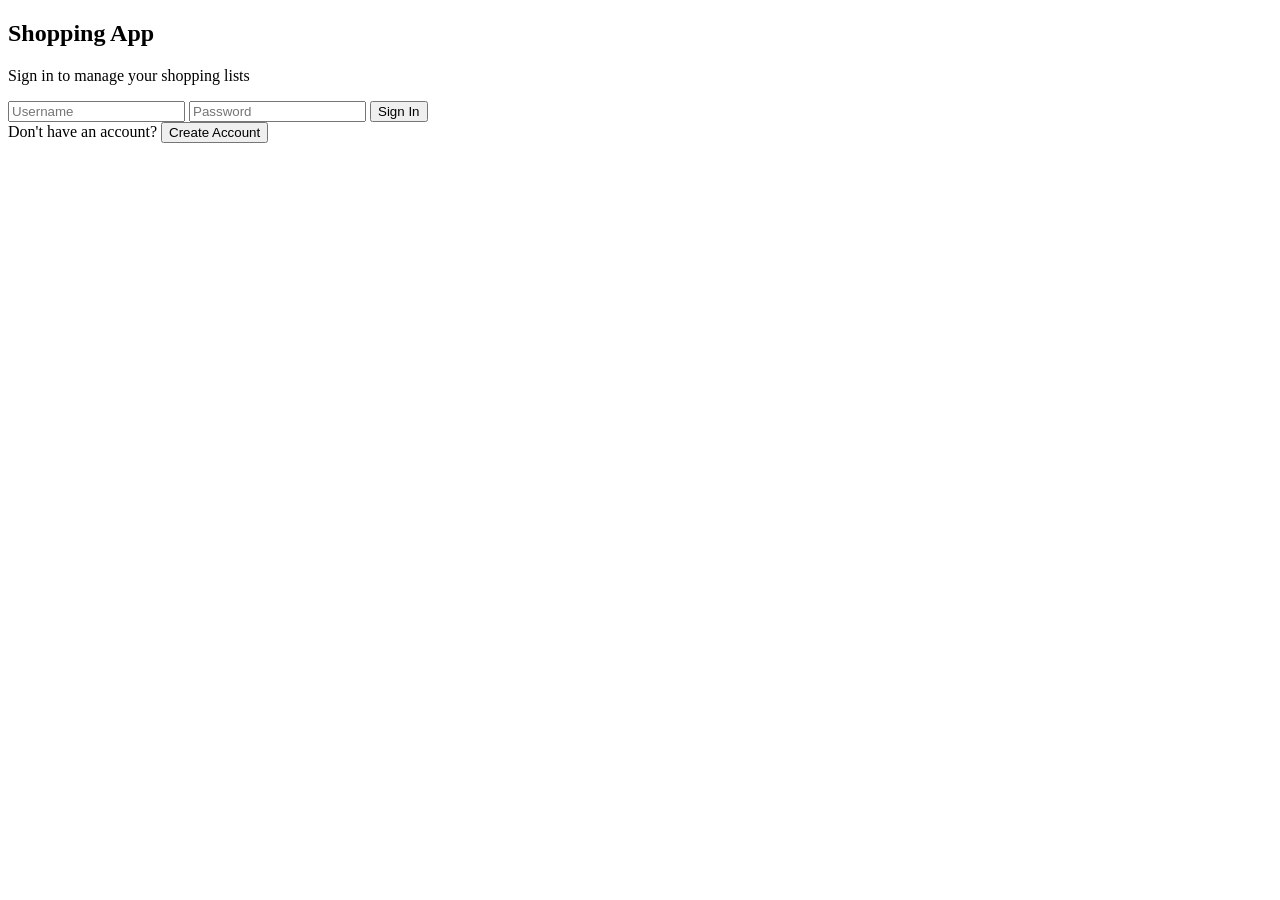
==== client/login.html @ 7f4465cd "Add: backend routing and refactor SQLModel relationships, logging and signing in, login page" ====
<!DOCTYPE html>
<html lang="en">
<head>
    <meta charset="UTF-8">
    <title>Register/Login</title>
    <meta name="theme-color" content="#28a745">
    <link rel="icon" type="image/x-icon" href="public/assets/favicon.ico">
    <meta name="viewport" content="width=device-width, initial-scale=1.0">
    <link rel="stylesheet" href="./src/css/auth.css">
</head>
<body>

    <div id="login-box" class="auth-card">
        <h2>Shopping App</h2>
        <p class="auth-subtitle">Sign in to manage your shopping lists</p>
        <form id="login-form">
            <input type="text" id="login-username" placeholder="Username" required autocomplete="username">
            <input type="password" id="login-password" placeholder="Password" required autocomplete="current-password">
            <button type="submit" class="btn-submit">Sign In</button>
        </form>
        <div class="auth-footer">
            <span>Don't have an account?</span>
            <button id="switch-to-register" class="btn-link">Create Account</button>
        </div>
    </div>

    <div id="register-box" class="auth-card hidden">
        <h2>Create Account</h2>
        <p class="auth-subtitle">Join the shopping app</p>
        <form id="register-form">
            <input type="text" id="reg-username" placeholder="Username" required autocomplete="username">
            <input type="email" id="reg-email" placeholder="Email address (optional)">
            <input type="password" id="reg-password" placeholder="Password" required autocomplete="new-password">
            <button type="submit" class="btn-submit">Create Account</button>
        </form>
        <div class="auth-footer">
            <span>Already have an account?</span>
            <button id="switch-to-login" class="btn-link">Sign In</button>
        </div>
    </div>

    <script type="module" src="./src/modules/auth/auth.view.js"></script>
</body>
</html>
---- client/src/css/auth.css ----
.hidden {
    display: none !important;
}
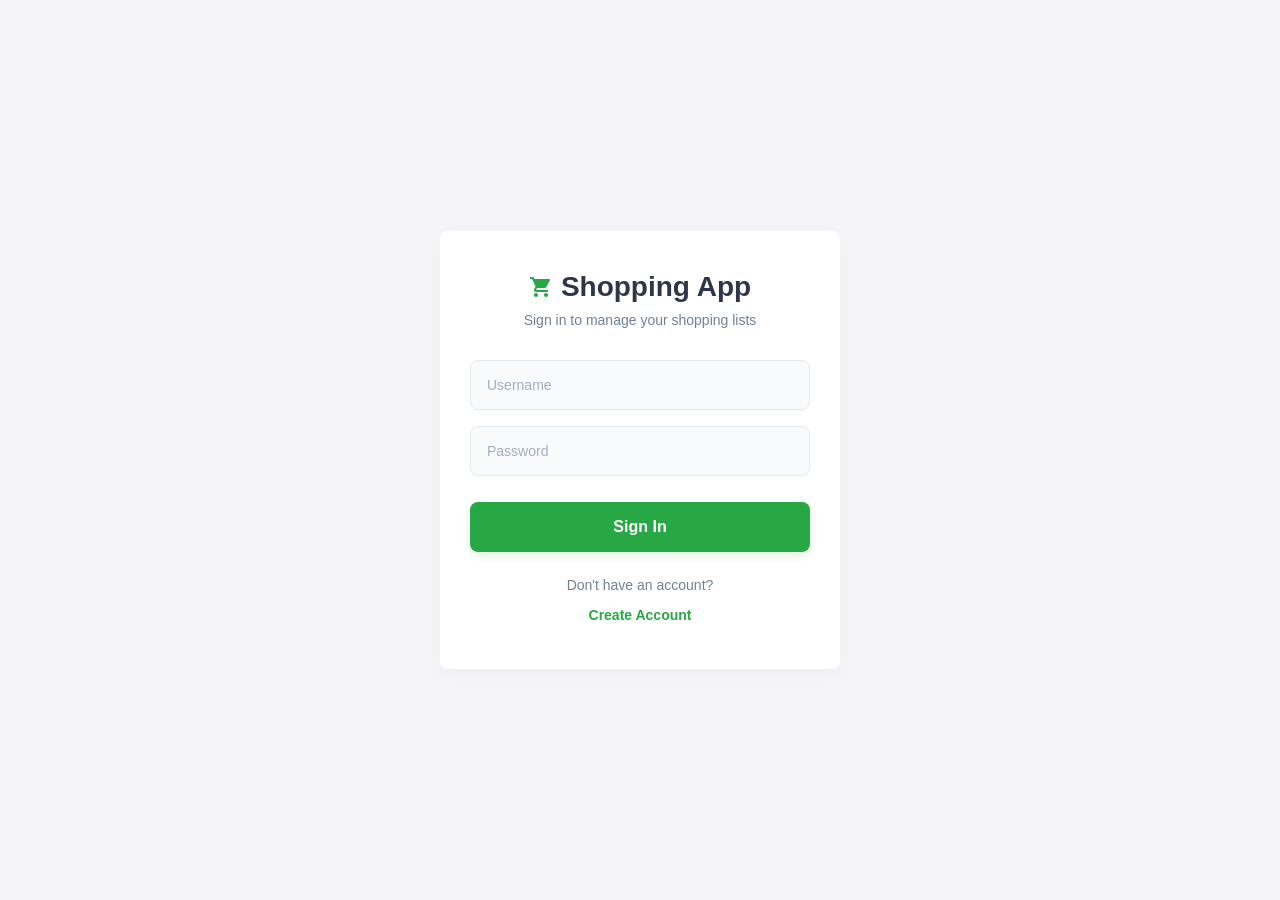
==== commit 7b6d1ca4: "Refactor: edit Toast notifications handling in api and login page" ====
--- a/client/login.html
+++ b/client/login.html
@@ -7,8 +7,11 @@
     <link rel="icon" type="image/x-icon" href="public/assets/favicon.ico">
     <meta name="viewport" content="width=device-width, initial-scale=1.0">
     <link rel="stylesheet" href="./src/css/auth.css">
+    <link rel="stylesheet" href="./src/css/style.css">
 </head>
 <body>
+
+    <div id="toastContainer" class="toast-container"></div>
 
     <div id="login-box" class="auth-card">
         <h2>Shopping App</h2>
--- a/client/src/css/auth.css
+++ b/client/src/css/auth.css
@@ -1,3 +1,197 @@
-.hidden {
+:root {
+    --primary-color: #28a745;
+    --primary-hover: #218838;
+    --primary-muted: rgba(40, 167, 69, 0.1);
+    --bg-color: #ffffff;
+    --card-bg: #ffffff;
+    --text-main: #2d3748;
+    --text-muted: #718096;
+    --border-color: #e2e8f0;
+    --border-focus: #28a745;
+    --radius: 8px;
+    --transition: all 0.3s ease;
+    --shadow: 0 4px 15px rgba(0, 0, 0, 0.03);
+}
+
+* {
+    box-sizing: border-box;
+    margin: 0;
+    padding: 0;
+    -webkit-tap-highlight-color: transparent;
+}
+
+body {
+    font-family: 'Segoe UI', Roboto, Helvetica, Arial, sans-serif;
+    background-color: var(--bg-color);
+    color: var(--text-main);
+    min-height: 100vh;
+    display: flex;
+    flex-direction: column;
+    justify-content: flex-start;
+    align-items: center;
+    padding: 0;
+    overflow-x: hidden;
+}
+
+.auth-card {
+    width: 100%;
+    max-width: 100%;
+    min-height: 100vh;
+    padding: 30px 20px;
+    background-color: var(--card-bg);
+    border-radius: 0;
+    box-shadow: none;
+    text-align: center;
+    display: flex;
+    flex-direction: column;
+    justify-content: center;
+    animation: fadeInSlide 0.4s ease-out;
+}
+
+.auth-card.hidden {
     display: none !important;
+}
+
+.auth-card h2 {
+    font-size: 26px;
+    font-weight: 700;
+    margin-bottom: 8px;
+    color: var(--text-main);
+    display: flex;
+    align-items: center;
+    justify-content: center;
+}
+
+.auth-card h2::before {
+    content: '';
+    display: inline-block;
+    width: 24px;
+    height: 24px;
+    margin-right: 8px;
+    background-color: var(--primary-color);
+    mask: url("data:image/svg+xml,%3Csvg xmlns='http://www.w3.org/2000/svg' viewBox='0 0 24 24'%3E%3Cpath d='M7 18c-1.1 0-1.99.9-1.99 2S5.9 22 7 22s2-.9 2-2-.9-2-2-2zM1 2v2h2l3.6 7.59-1.35 2.45c-.16.28-.25.61-.25.96 0 1.1.9 2 2 2h12v-2H7.42c-.14 0-.25-.11-.25-.25l.03-.12.9-1.63h7.45c.75 0 1.41-.41 1.75-1.03l3.58-6.49c.08-.14.12-.31.12-.48 0-.55-.45-1-1-1H5.21l-.94-2H1zm16 16c-1.1 0-1.99.9-1.99 2s.89 2 1.99 2 2-.9 2-2-.9-2-2-2z'/%3E%3C/svg%3E") no-repeat center;
+    -webkit-mask: url("data:image/svg+xml,%3Csvg xmlns='http://www.w3.org/2000/svg' viewBox='0 0 24 24'%3E%3Cpath d='M7 18c-1.1 0-1.99.9-1.99 2S5.9 22 7 22s2-.9 2-2-.9-2-2-2zM1 2v2h2l3.6 7.59-1.35 2.45c-.16.28-.25.61-.25.96 0 1.1.9 2 2 2h12v-2H7.42c-.14 0-.25-.11-.25-.25l.03-.12.9-1.63h7.45c.75 0 1.41-.41 1.75-1.03l3.58-6.49c.08-.14.12-.31.12-.48 0-.55-.45-1-1-1H5.21l-.94-2H1zm16 16c-1.1 0-1.99.9-1.99 2s.89 2 1.99 2 2-.9 2-2-.9-2-2-2z'/%3E%3C/svg%3E") no-repeat center;
+}
+
+.auth-subtitle {
+    font-size: 14px;
+    color: var(--text-muted);
+    margin-bottom: 30px;
+    line-height: 1.4;
+}
+
+form {
+    display: flex;
+    flex-direction: column;
+    gap: 16px;
+    width: 100%;
+}
+
+input {
+    width: 100%;
+    padding: 16px;
+    font-size: 16px;
+    border: 1.5px solid var(--border-color);
+    border-radius: var(--radius);
+    background-color: #f8fafc;
+    color: var(--text-main);
+    outline: none;
+    transition: var(--transition);
+}
+
+input::placeholder {
+    color: #a0aec0;
+}
+
+input:focus {
+    border-color: var(--border-focus);
+    background-color: #fff;
+    box-shadow: 0 0 0 3px var(--primary-muted);
+}
+
+.btn-submit {
+    margin-top: 10px;
+    background-color: var(--primary-color);
+    color: white;
+    border: none;
+    width: 100%;
+    padding: 16px;
+    font-size: 16px;
+    font-weight: 600;
+    border-radius: var(--radius);
+    cursor: pointer;
+    transition: var(--transition);
+    box-shadow: 0 3px 10px rgba(40, 167, 69, 0.15);
+}
+
+.btn-submit:hover {
+    background-color: var(--primary-hover);
+}
+
+.btn-submit:active {
+    transform: translateY(1px);
+    box-shadow: 0 1px 4px rgba(40, 167, 69, 0.1);
+}
+
+.auth-footer {
+    margin-top: 25px;
+    font-size: 14px;
+    color: var(--text-muted);
+    display: flex;
+    flex-direction: column;
+    gap: 8px;
+    align-items: center;
+}
+
+.btn-link {
+    background: none;
+    border: none;
+    color: var(--primary-color);
+    font-size: 14px;
+    font-weight: 600;
+    cursor: pointer;
+    padding: 6px 12px;
+    border-radius: 20px;
+    transition: var(--transition);
+}
+
+.btn-link:hover {
+    color: var(--primary-hover);
+    background-color: var(--primary-muted);
+}
+
+@keyframes fadeInSlide {
+    from {
+        opacity: 0;
+        transform: translateY(20px);
+    }
+    to {
+        opacity: 1;
+        transform: translateY(0);
+    }
+}
+
+@media (min-width: 600px) {
+    :root {
+        --bg-color: #f4f7f6;
+        --radius: 12px;
+        --shadow: 0 10px 25px rgba(0, 0, 0, 0.05);
+    }
+
+    body {
+        justify-content: center;
+        padding: 40px 20px;
+    }
+
+    .auth-card {
+        max-width: 400px;
+        min-height: auto;
+        padding: 40px 30px;
+        border-radius: var(--radius);
+        box-shadow: var(--shadow);
+    }
+
+    .auth-card h2 {
+        font-size: 28px;
+    }
 }
--- a/client/src/css/style.css
+++ b/client/src/css/style.css
@@ -0,0 +1,3 @@
+@import './global.css';
+@import './layout.css';
+@import './shopping.css';
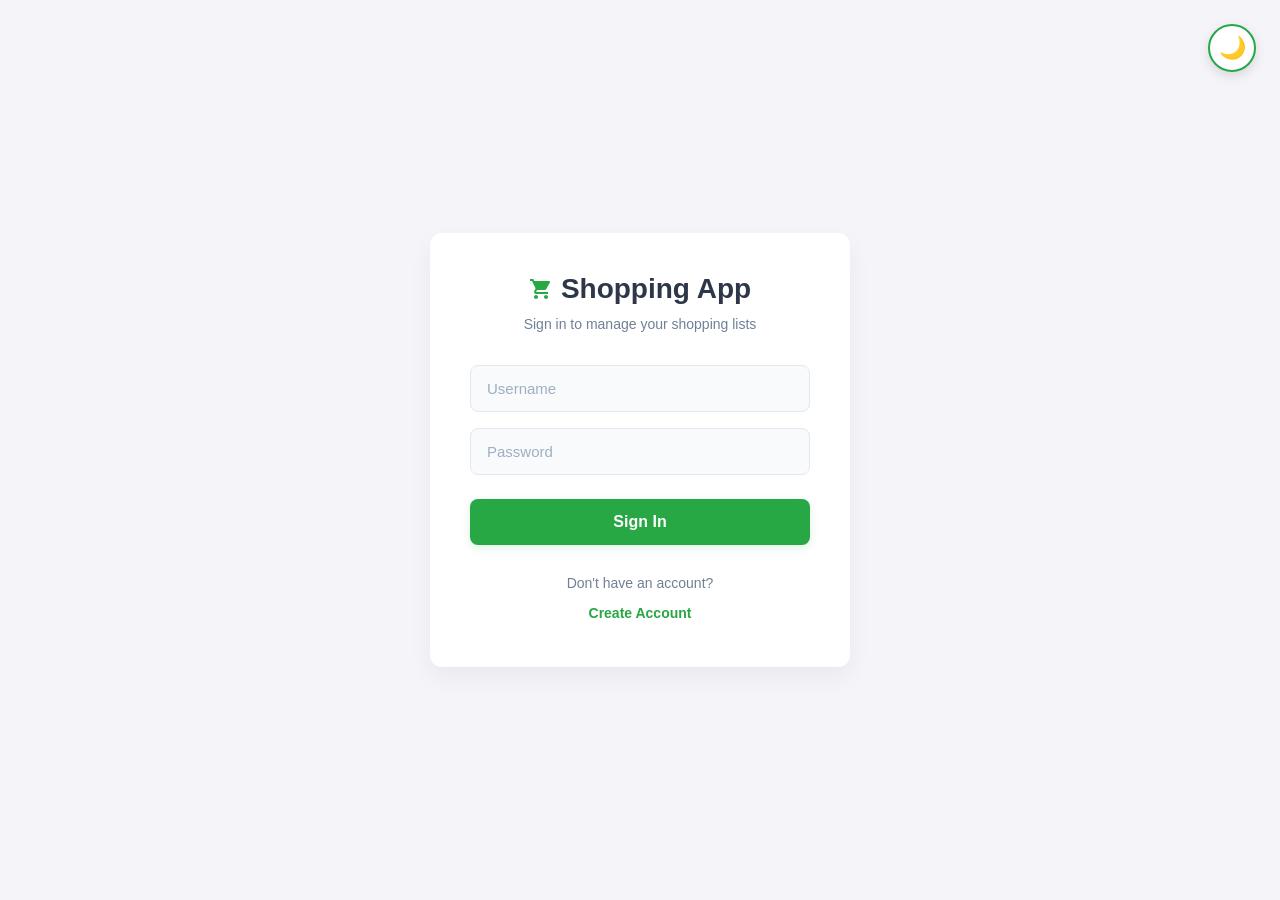
==== commit 154faffc: "Add: switching between light and dark mode" ====
--- a/client/login.html
+++ b/client/login.html
@@ -3,13 +3,17 @@
 <head>
     <meta charset="UTF-8">
     <title>Register/Login</title>
-    <meta name="theme-color" content="#28a745">
+    <meta name="theme-color" content="#28a745" id="meta-theme-color">
+
     <link rel="icon" type="image/x-icon" href="public/assets/favicon.ico">
     <meta name="viewport" content="width=device-width, initial-scale=1.0">
+    
+    <link rel="stylesheet" href="./src/css/style.css">
     <link rel="stylesheet" href="./src/css/auth.css">
-    <link rel="stylesheet" href="./src/css/style.css">
 </head>
 <body>
+
+    <button id="theme-toggle" class="theme-toggle-btn" aria-label="Toggle dark mode">🌙</button>
 
     <div id="toastContainer" class="toast-container"></div>
 
@@ -43,5 +47,9 @@
     </div>
 
     <script type="module" src="./src/modules/auth/auth.view.js"></script>
+    <script type="module">
+        import { initThemeToggle } from './src/shared/motive.js';
+        initThemeToggle();
+    </script>
 </body>
 </html>
--- a/client/src/css/auth.css
+++ b/client/src/css/auth.css
@@ -1,44 +1,21 @@
-:root {
-    --primary-color: #28a745;
-    --primary-hover: #218838;
-    --primary-muted: rgba(40, 167, 69, 0.1);
-    --bg-color: #ffffff;
-    --card-bg: #ffffff;
-    --text-main: #2d3748;
-    --text-muted: #718096;
-    --border-color: #e2e8f0;
-    --border-focus: #28a745;
-    --radius: 8px;
-    --transition: all 0.3s ease;
-    --shadow: 0 4px 15px rgba(0, 0, 0, 0.03);
-}
-
-* {
-    box-sizing: border-box;
-    margin: 0;
-    padding: 0;
-    -webkit-tap-highlight-color: transparent;
-}
-
 body {
-    font-family: 'Segoe UI', Roboto, Helvetica, Arial, sans-serif;
-    background-color: var(--bg-color);
-    color: var(--text-main);
+    height: auto;
     min-height: 100vh;
-    display: flex;
-    flex-direction: column;
-    justify-content: flex-start;
+    min-height: 100dvh;
+    overflow-y: auto;
+    overflow-x: hidden;
+    justify-content: center;
     align-items: center;
-    padding: 0;
-    overflow-x: hidden;
+    background: var(--bg);
 }
 
 .auth-card {
     width: 100%;
     max-width: 100%;
     min-height: 100vh;
-    padding: 30px 20px;
-    background-color: var(--card-bg);
+    min-height: 100dvh;
+    padding: 40px 24px;
+    background-color: var(--surface);
     border-radius: 0;
     box-shadow: none;
     text-align: center;
@@ -55,8 +32,6 @@
 .auth-card h2 {
     font-size: 26px;
     font-weight: 700;
-    margin-bottom: 8px;
-    color: var(--text-main);
     display: flex;
     align-items: center;
     justify-content: center;
@@ -68,94 +43,94 @@
     width: 24px;
     height: 24px;
     margin-right: 8px;
-    background-color: var(--primary-color);
+    background-color: var(--primary);
     mask: url("data:image/svg+xml,%3Csvg xmlns='http://www.w3.org/2000/svg' viewBox='0 0 24 24'%3E%3Cpath d='M7 18c-1.1 0-1.99.9-1.99 2S5.9 22 7 22s2-.9 2-2-.9-2-2-2zM1 2v2h2l3.6 7.59-1.35 2.45c-.16.28-.25.61-.25.96 0 1.1.9 2 2 2h12v-2H7.42c-.14 0-.25-.11-.25-.25l.03-.12.9-1.63h7.45c.75 0 1.41-.41 1.75-1.03l3.58-6.49c.08-.14.12-.31.12-.48 0-.55-.45-1-1-1H5.21l-.94-2H1zm16 16c-1.1 0-1.99.9-1.99 2s.89 2 1.99 2 2-.9 2-2-.9-2-2-2z'/%3E%3C/svg%3E") no-repeat center;
     -webkit-mask: url("data:image/svg+xml,%3Csvg xmlns='http://www.w3.org/2000/svg' viewBox='0 0 24 24'%3E%3Cpath d='M7 18c-1.1 0-1.99.9-1.99 2S5.9 22 7 22s2-.9 2-2-.9-2-2-2zM1 2v2h2l3.6 7.59-1.35 2.45c-.16.28-.25.61-.25.96 0 1.1.9 2 2 2h12v-2H7.42c-.14 0-.25-.11-.25-.25l.03-.12.9-1.63h7.45c.75 0 1.41-.41 1.75-1.03l3.58-6.49c.08-.14.12-.31.12-.48 0-.55-.45-1-1-1H5.21l-.94-2H1zm16 16c-1.1 0-1.99.9-1.99 2s.89 2 1.99 2 2-.9 2-2-.9-2-2-2z'/%3E%3C/svg%3E") no-repeat center;
 }
 
 .auth-subtitle {
     font-size: 14px;
-    color: var(--text-muted);
+    color: var(--muted);
     margin-bottom: 30px;
     line-height: 1.4;
 }
 
-form {
+.auth-card form {
     display: flex;
     flex-direction: column;
     gap: 16px;
     width: 100%;
 }
 
-input {
+.auth-card input {
     width: 100%;
-    padding: 16px;
-    font-size: 16px;
-    border: 1.5px solid var(--border-color);
+    padding: 14px 16px;
+    font-size: 15px;
+    border: 1.5px solid var(--border);
     border-radius: var(--radius);
     background-color: #f8fafc;
-    color: var(--text-main);
+    color: var(--text);
     outline: none;
     transition: var(--transition);
 }
 
-input::placeholder {
+.auth-card input::placeholder {
     color: #a0aec0;
 }
 
-input:focus {
-    border-color: var(--border-focus);
+.auth-card input:focus {
+    border-color: var(--primary);
     background-color: #fff;
     box-shadow: 0 0 0 3px var(--primary-muted);
 }
 
-.btn-submit {
-    margin-top: 10px;
-    background-color: var(--primary-color);
-    color: white;
-    border: none;
+.auth-card .btn-submit {
+    margin-top: 8px;
     width: 100%;
-    padding: 16px;
+    padding: 14px 16px;
     font-size: 16px;
     font-weight: 600;
+    border: none;
     border-radius: var(--radius);
+    background: var(--primary);
+    color: #ffffff;
     cursor: pointer;
     transition: var(--transition);
     box-shadow: 0 3px 10px rgba(40, 167, 69, 0.15);
 }
 
-.btn-submit:hover {
-    background-color: var(--primary-hover);
+.auth-card .btn-submit:hover {
+    background: var(--primary-hover);
 }
 
-.btn-submit:active {
+.auth-card .btn-submit:active {
     transform: translateY(1px);
-    box-shadow: 0 1px 4px rgba(40, 167, 69, 0.1);
+    box-shadow: 0 1px 4px rgba(40, 167, 69, 0.05);
 }
 
-.auth-footer {
-    margin-top: 25px;
+.auth-card .auth-footer {
+    margin-top: 30px;
     font-size: 14px;
-    color: var(--text-muted);
+    color: var(--muted);
     display: flex;
     flex-direction: column;
     gap: 8px;
     align-items: center;
 }
 
-.btn-link {
+.auth-card .btn-link {
     background: none;
     border: none;
-    color: var(--primary-color);
+    color: var(--primary);
     font-size: 14px;
     font-weight: 600;
     cursor: pointer;
-    padding: 6px 12px;
+    padding: 6px 14px;
     border-radius: 20px;
     transition: var(--transition);
 }
 
-.btn-link:hover {
+.auth-card .btn-link:hover {
     color: var(--primary-hover);
     background-color: var(--primary-muted);
 }
@@ -163,7 +138,7 @@
 @keyframes fadeInSlide {
     from {
         opacity: 0;
-        transform: translateY(20px);
+        transform: translateY(15px);
     }
     to {
         opacity: 1;
@@ -171,24 +146,14 @@
     }
 }
 
-@media (min-width: 600px) {
-    :root {
-        --bg-color: #f4f7f6;
-        --radius: 12px;
-        --shadow: 0 10px 25px rgba(0, 0, 0, 0.05);
-    }
 
-    body {
-        justify-content: center;
-        padding: 40px 20px;
-    }
-
+@media (min-width: 480px) {
     .auth-card {
-        max-width: 400px;
+        max-width: 420px;
         min-height: auto;
-        padding: 40px 30px;
-        border-radius: var(--radius);
-        box-shadow: var(--shadow);
+        padding: 40px;
+        border-radius: var(--radius-lg);
+        box-shadow: var(--shadow-md);
     }
 
     .auth-card h2 {
